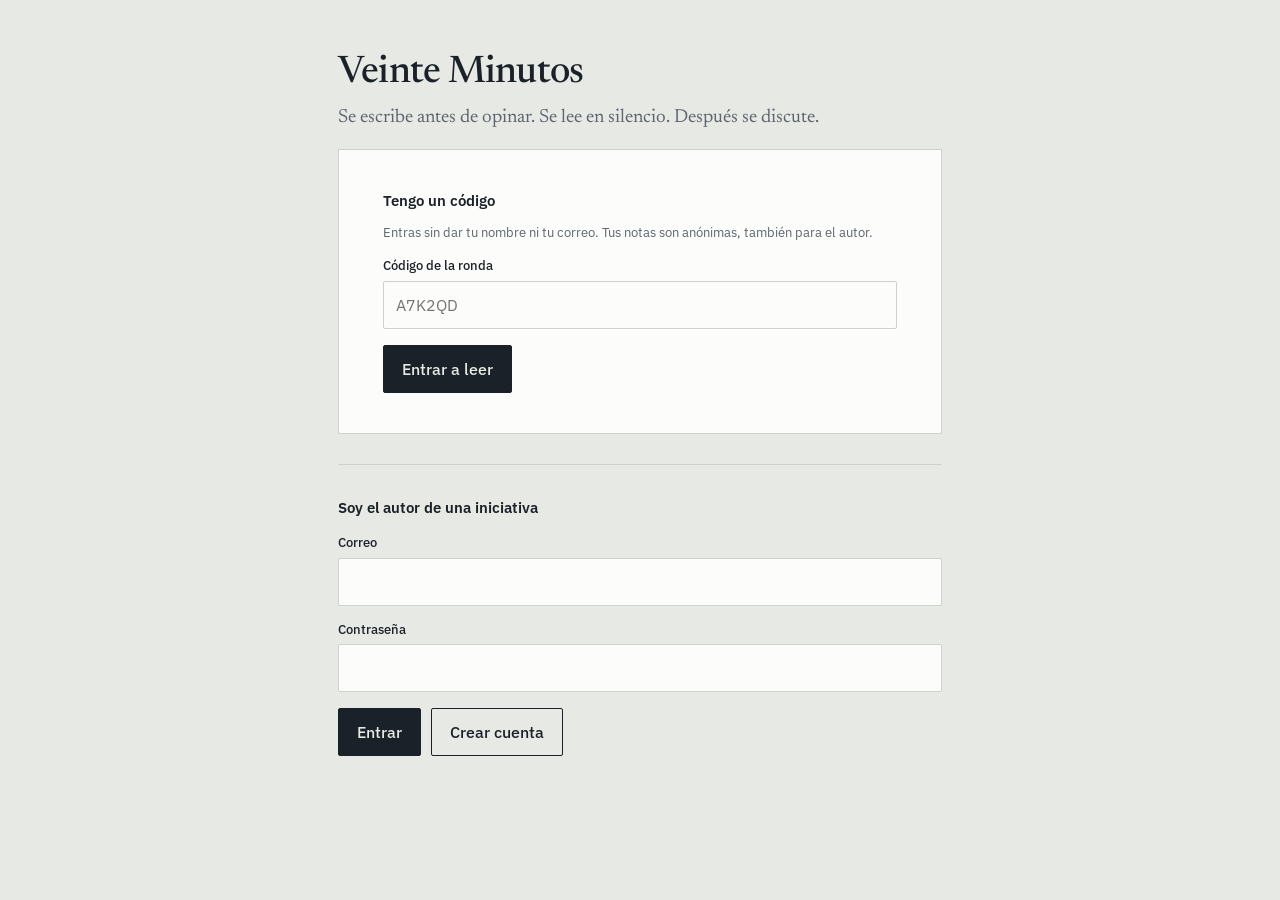
==== index.html @ afde4014 "Add files via upload" ====
<!doctype html>
<html lang="es">
<head>
<meta charset="utf-8">
<meta name="viewport" content="width=device-width,initial-scale=1">
<title>Veinte Minutos</title>
<link rel="preconnect" href="https://fonts.gstatic.com" crossorigin>
<link href="https://fonts.googleapis.com/css2?family=IBM+Plex+Sans:wght@300;400;500;600&family=Newsreader:ital,wght@0,400;0,500;0,600;1,400&display=swap" rel="stylesheet">
<link rel="stylesheet" href="/assets/style.css">
</head>
<body>
<div class="wrap">

  <h1>Veinte Minutos</h1>
  <p class="lead">Se escribe antes de opinar. Se lee en silencio. Después se discute.</p>

  <div class="sheet">
    <h2 style="margin-top:0">Tengo un código</h2>
    <p class="tiny">Entras sin dar tu nombre ni tu correo. Tus notas son anónimas, también para el autor.</p>
    <label for="code">Código de la ronda</label>
    <input id="code" maxlength="8" autocapitalize="characters" autocomplete="off" placeholder="A7K2QD">
    <div class="row"><button id="entrar">Entrar a leer</button></div>
    <div id="avisoCodigo"></div>
  </div>

  <hr class="divider">

  <h2>Soy el autor de una iniciativa</h2>
  <div id="zonaAutor">
    <label for="email">Correo</label>
    <input id="email" type="email" autocomplete="email">
    <label for="pass">Contraseña</label>
    <input id="pass" type="password" autocomplete="current-password">
    <div class="row">
      <button id="login">Entrar</button>
      <button id="signup" class="ghost">Crear cuenta</button>
    </div>
    <div id="avisoAutor"></div>
  </div>

</div>

<script type="module">
import { sb, sesion, aviso } from '/assets/app.js';

const $ = id => document.getElementById(id);

// Si ya hay sesión de autor, no tiene caso mostrar el formulario.
(async () => {
  const s = await sesion();
  if (s) {
    $('zonaAutor').innerHTML =
      '<p class="muted">Ya tienes sesión abierta.</p><div class="row"><a class="item" style="border-left-width:3px" href="/owner.html">Ir a mis iniciativas</a></div>';
  }
})();

const code = new URLSearchParams(location.search).get('code');
if (code) $('code').value = code.toUpperCase();

$('entrar').onclick = () => {
  const c = $('code').value.trim().toUpperCase();
  if (c.length < 4) return aviso($('avisoCodigo'), 'Escribe el código completo.', true);
  location.href = `/read.html?code=${encodeURIComponent(c)}`;
};

$('code').addEventListener('keydown', e => { if (e.key === 'Enter') $('entrar').click(); });

async function auth(modo) {
  const email = $('email').value.trim();
  const password = $('pass').value;
  if (!email || password.length < 6) {
    return aviso($('avisoAutor'), 'Necesitas un correo y una contraseña de al menos 6 caracteres.', true);
  }
  aviso($('avisoAutor'), 'Un momento...');
  try {
    const c = await sb();
    const { error } = modo === 'login'
      ? await c.auth.signInWithPassword({ email, password })
      : await c.auth.signUp({ email, password });
    if (error) throw error;
    const s = await sesion();
    if (!s) return aviso($('avisoAutor'), 'Cuenta creada. Revisa tu correo para confirmarla y luego entra.');
    location.href = '/owner.html';
  } catch (e) {
    aviso($('avisoAutor'), e.message, true);
  }
}
$('login').onclick = () => auth('login');
$('signup').onclick = () => auth('signup');
</script>
</body>
</html>
---- assets/style.css ----
/* Veinte Minutos
   Papel frio, tinta pizarra, marcador amarillo y lapiz rojo de editor.
   Todo el atrevimiento esta en el reloj de la pantalla de lectura. */

:root{
  --paper:#E7E9E4;
  --sheet:#FCFCFA;
  --ink:#1B2128;
  --ink-soft:#5C656E;
  --rule:#CDD2CC;
  --marker:#FFE45C;
  --marker-soft:rgba(255,228,92,.45);
  --pencil:#A83226;
  --green:#2E6B4F;
  --shadow:0 1px 0 var(--rule);
  --serif:'Newsreader',Georgia,serif;
  --sans:'IBM Plex Sans',system-ui,sans-serif;
}

*{box-sizing:border-box}
html,body{margin:0;padding:0}
body{
  background:var(--paper);
  color:var(--ink);
  font-family:var(--sans);
  font-size:16px;
  line-height:1.5;
  -webkit-text-size-adjust:100%;
}
.wrap{max-width:640px;margin:0 auto;padding:20px 18px 72px}
a{color:var(--ink)}

/* ---------- barra superior ---------- */
.top{
  display:flex;align-items:baseline;justify-content:space-between;
  gap:12px;padding:14px 18px;border-bottom:1px solid var(--rule);
  position:sticky;top:0;background:var(--paper);z-index:20;
}
.brand{font-family:var(--sans);font-weight:600;letter-spacing:-.02em;font-size:15px}
.brand span{color:var(--ink-soft);font-weight:400}
.top nav{font-size:14px;color:var(--ink-soft);display:flex;gap:14px}
.top nav a{text-decoration:none;color:var(--ink-soft)}
.top nav a:hover{color:var(--ink)}

/* ---------- tipografia ---------- */
h1{font-family:var(--serif);font-weight:500;font-size:30px;line-height:1.15;letter-spacing:-.02em;margin:24px 0 8px}
h2{font-family:var(--sans);font-weight:600;font-size:15px;margin:32px 0 10px}
p{margin:0 0 14px;max-width:66ch}
.lead{font-family:var(--serif);font-size:19px;line-height:1.45;color:var(--ink-soft)}
.muted{color:var(--ink-soft);font-size:14px}
.tiny{font-size:13px;color:var(--ink-soft)}

/* ---------- controles ---------- */
label{display:block;font-size:13px;font-weight:500;margin:14px 0 5px}
input,textarea,select{
  width:100%;font:inherit;color:var(--ink);background:var(--sheet);
  border:1px solid var(--rule);border-radius:2px;padding:11px 12px;
}
textarea{resize:vertical;min-height:92px;line-height:1.5}
input:focus,textarea:focus,select:focus,button:focus-visible{
  outline:2px solid var(--ink);outline-offset:1px;
}
button{
  font:inherit;font-weight:500;cursor:pointer;border-radius:2px;
  border:1px solid var(--ink);background:var(--ink);color:var(--paper);
  padding:11px 18px;
}
button:disabled{opacity:.45;cursor:default}
button.ghost{background:transparent;color:var(--ink)}
button.quiet{background:transparent;border-color:var(--rule);color:var(--ink-soft);padding:7px 12px;font-size:14px}
button.danger{background:transparent;border-color:var(--pencil);color:var(--pencil)}
.row{display:flex;gap:10px;flex-wrap:wrap;align-items:center;margin-top:16px}

/* ---------- tarjetas de lista ---------- */
.item{
  display:block;background:var(--sheet);border:1px solid var(--rule);
  border-left:3px solid var(--ink);padding:14px 15px;margin-bottom:10px;
  text-decoration:none;
}
.item h3{font-family:var(--serif);font-weight:500;font-size:19px;margin:0 0 4px}
.item.idea{border-left-color:var(--ink-soft)}
.item.produccion{border-left-color:var(--green)}
.tag{
  display:inline-block;font-size:12px;color:var(--ink-soft);
  border:1px solid var(--rule);padding:1px 7px;border-radius:2px;margin-right:6px;
}

/* ---------- el documento ---------- */
.sheet{background:var(--sheet);border:1px solid var(--rule);padding:26px 22px;margin-top:18px}
.doc{font-family:var(--serif);font-size:18px;line-height:1.62}
.doc .blk{padding:2px 0;margin:0 0 18px;scroll-margin-top:140px}
.doc .title{font-size:27px;line-height:1.2;font-weight:500;margin-bottom:10px}
.doc .sub{font-size:19px;color:var(--ink-soft);font-style:italic;margin-bottom:22px}
.doc .bh{display:block;font-family:var(--sans);font-size:13px;font-weight:600;margin-bottom:3px}
.doc .qa .bh{font-family:var(--serif);font-size:18px;font-weight:600;font-style:normal;margin-bottom:2px}
.doc blockquote{margin:0;padding-left:14px;border-left:2px solid var(--marker);font-style:italic}
.divider{border:0;border-top:1px solid var(--rule);margin:30px 0 22px}
.section-name{font-family:var(--sans);font-size:13px;font-weight:600;color:var(--ink-soft);margin-bottom:14px}

.flagged{border-left:2px solid var(--pencil);padding-left:12px}
.flagged.resolved{border-left-color:var(--green)}
.flag-note{font-family:var(--sans);font-size:12px;color:var(--pencil);display:block;margin-top:5px}
.flag-note.resolved{color:var(--green)}

/* ---------- marcador ---------- */
mark{background:var(--marker-soft);color:inherit;padding:1px 0}
.heat-1{background:rgba(255,228,92,.22)}
.heat-2{background:rgba(255,228,92,.4)}
.heat-3{background:rgba(255,228,92,.62)}

/* ---------- reloj ---------- */
.clock{
  position:sticky;top:0;z-index:30;background:var(--paper);
  border-bottom:1px solid var(--rule);padding:10px 18px;
  display:flex;align-items:center;justify-content:space-between;gap:12px;
}
.clock .t{
  font-family:var(--sans);font-variant-numeric:tabular-nums;
  font-size:34px;font-weight:300;letter-spacing:-.03em;line-height:1;
}
.clock .t.low{color:var(--pencil)}
.clock .who{font-size:13px;color:var(--ink-soft);text-align:right;line-height:1.3}

/* ---------- barra flotante de anotacion ---------- */
.float{
  position:fixed;left:12px;right:12px;bottom:14px;z-index:40;
  background:var(--ink);color:var(--paper);padding:12px;
  display:none;box-shadow:0 6px 24px rgba(27,33,40,.28);
}
.float.on{display:block}
.float textarea{background:#262D35;border-color:#3A434D;color:#F1F3F0;min-height:66px}
.float .row{margin-top:10px}
.float button{border-color:var(--marker);background:var(--marker);color:var(--ink)}
.float button.quiet{background:transparent;border-color:#4A545E;color:#C6CCD2}
.float .q{font-family:var(--serif);font-size:14px;color:#C6CCD2;font-style:italic;
  margin-bottom:8px;display:-webkit-box;-webkit-line-clamp:2;-webkit-box-orient:vertical;overflow:hidden}

/* ---------- notas ---------- */
.note{border-left:2px solid var(--marker);background:var(--sheet);padding:10px 12px;margin:0 0 8px}
.note .alias{font-size:12px;color:var(--ink-soft);margin-bottom:3px}
.note .q{font-family:var(--serif);font-style:italic;font-size:14px;color:var(--ink-soft);margin-bottom:5px}
.note p{margin:0;font-size:15px}

/* ---------- chat del facilitador ---------- */
.msg{margin-bottom:16px;max-width:60ch}
.msg .from{font-size:12px;color:var(--ink-soft);margin-bottom:3px}
.msg.f p{font-family:var(--serif);font-size:18px;line-height:1.55;margin:0}
.msg.u{margin-left:auto;text-align:right}
.msg.u p{background:var(--sheet);border:1px solid var(--rule);display:inline-block;
  padding:9px 12px;text-align:left;margin:0;font-size:15px}
.steps{display:flex;gap:5px;margin:16px 0 6px}
.step{flex:1;height:3px;background:var(--rule)}
.step.done{background:var(--ink)}
.step.now{background:var(--marker)}
.step.weak{background:var(--pencil)}

.banner{border:1px solid var(--rule);border-left:3px solid var(--marker);
  background:var(--sheet);padding:12px 14px;margin:16px 0;font-size:14px}
.err{border-left-color:var(--pencil);color:var(--pencil)}
.code{font-family:var(--sans);font-size:32px;font-weight:600;letter-spacing:.18em}
.spin{display:inline-block;width:13px;height:13px;border:2px solid var(--rule);
  border-top-color:var(--ink);border-radius:50%;animation:sp .7s linear infinite;vertical-align:-2px}
@keyframes sp{to{transform:rotate(360deg)}}
@media (prefers-reduced-motion:reduce){.spin{animation:none}}
@media (min-width:720px){
  .wrap{padding-top:28px}
  h1{font-size:38px}
  .sheet{padding:40px 44px}
}
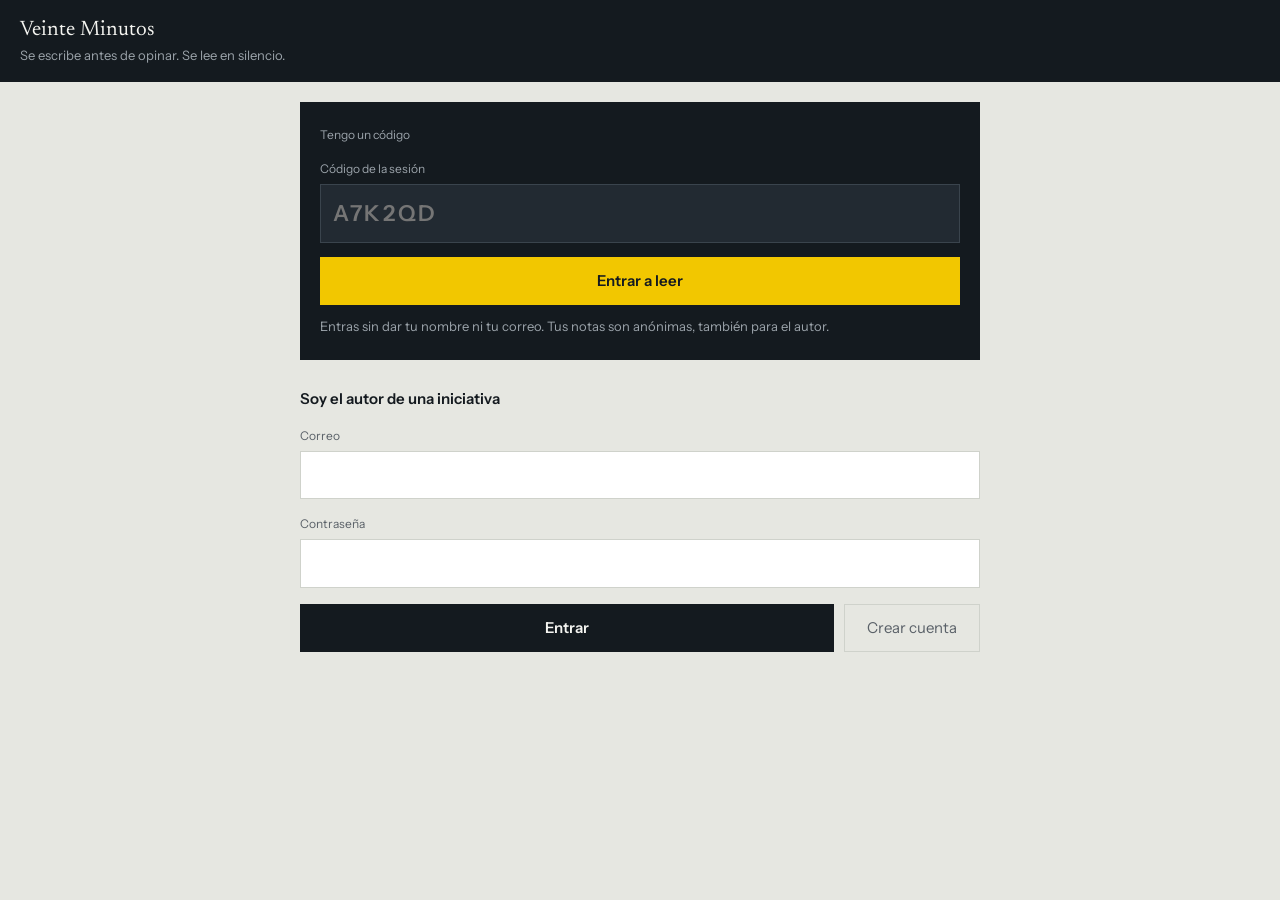
==== commit a1e510ee: "Add files via upload" ====
--- a/index.html
+++ b/index.html
@@ -5,25 +5,27 @@
 <meta name="viewport" content="width=device-width,initial-scale=1">
 <title>Veinte Minutos</title>
 <link rel="preconnect" href="https://fonts.gstatic.com" crossorigin>
-<link href="https://fonts.googleapis.com/css2?family=IBM+Plex+Sans:wght@300;400;500;600&family=Newsreader:ital,wght@0,400;0,500;0,600;1,400&display=swap" rel="stylesheet">
+<link href="https://fonts.googleapis.com/css2?family=Instrument+Sans:wght@400;500;600&family=Newsreader:ital,opsz,wght@0,6..72,400;0,6..72,500;1,6..72,400&display=swap" rel="stylesheet">
 <link rel="stylesheet" href="/assets/style.css">
 </head>
 <body>
-<div class="wrap">
 
-  <h1>Veinte Minutos</h1>
-  <p class="lead">Se escribe antes de opinar. Se lee en silencio. Después se discute.</p>
+<div class="band">
+  <div class="t">Veinte Minutos</div>
+  <div class="s">Se escribe antes de opinar. Se lee en silencio.</div>
+</div>
 
-  <div class="sheet">
-    <h2 style="margin-top:0">Tengo un código</h2>
-    <p class="tiny">Entras sin dar tu nombre ni tu correo. Tus notas son anónimas, también para el autor.</p>
-    <label for="code">Código de la ronda</label>
-    <input id="code" maxlength="8" autocapitalize="characters" autocomplete="off" placeholder="A7K2QD">
-    <div class="row"><button id="entrar">Entrar a leer</button></div>
+<div class="cuerpo">
+
+  <div class="codigo">
+    <p class="rotulo">Tengo un código</p>
+    <label for="code" style="color:var(--on-dark-muted)">Código de la sesión</label>
+    <input id="code" maxlength="8" autocapitalize="characters" autocomplete="off" placeholder="A7K2QD"
+           style="background:var(--ink-2);border-color:var(--ink-line);color:var(--on-dark);font-size:22px;letter-spacing:.12em;font-weight:600">
+    <div class="fila" style="margin-top:14px"><button id="entrar">Entrar a leer</button></div>
+    <p class="tiny" style="color:var(--on-dark-muted);margin:12px 0 0">Entras sin dar tu nombre ni tu correo. Tus notas son anónimas, también para el autor.</p>
     <div id="avisoCodigo"></div>
   </div>
-
-  <hr class="divider">
 
   <h2>Soy el autor de una iniciativa</h2>
   <div id="zonaAutor">
@@ -31,9 +33,9 @@
     <input id="email" type="email" autocomplete="email">
     <label for="pass">Contraseña</label>
     <input id="pass" type="password" autocomplete="current-password">
-    <div class="row">
-      <button id="login">Entrar</button>
-      <button id="signup" class="ghost">Crear cuenta</button>
+    <div class="fila" style="margin-top:16px">
+      <button id="login" class="oscuro">Entrar</button>
+      <button id="signup" class="suave">Crear cuenta</button>
     </div>
     <div id="avisoAutor"></div>
   </div>
@@ -42,15 +44,11 @@
 
 <script type="module">
 import { sb, sesion, aviso } from '/assets/app.js';
-
 const $ = id => document.getElementById(id);
 
-// Si ya hay sesión de autor, no tiene caso mostrar el formulario.
 (async () => {
-  const s = await sesion();
-  if (s) {
-    $('zonaAutor').innerHTML =
-      '<p class="muted">Ya tienes sesión abierta.</p><div class="row"><a class="item" style="border-left-width:3px" href="/owner.html">Ir a mis iniciativas</a></div>';
+  if (await sesion()) {
+    $('zonaAutor').innerHTML = '<p class="muted">Ya tienes sesión abierta.</p><div class="fila"><a class="btn oscuro" href="/owner.html">Ir a mis iniciativas</a></div>';
   }
 })();
 
@@ -62,15 +60,11 @@
   if (c.length < 4) return aviso($('avisoCodigo'), 'Escribe el código completo.', true);
   location.href = `/read.html?code=${encodeURIComponent(c)}`;
 };
-
 $('code').addEventListener('keydown', e => { if (e.key === 'Enter') $('entrar').click(); });
 
 async function auth(modo) {
-  const email = $('email').value.trim();
-  const password = $('pass').value;
-  if (!email || password.length < 6) {
-    return aviso($('avisoAutor'), 'Necesitas un correo y una contraseña de al menos 6 caracteres.', true);
-  }
+  const email = $('email').value.trim(), password = $('pass').value;
+  if (!email || password.length < 6) return aviso($('avisoAutor'), 'Necesitas un correo y una contraseña de al menos 6 caracteres.', true);
   aviso($('avisoAutor'), 'Un momento...');
   try {
     const c = await sb();
@@ -78,12 +72,9 @@
       ? await c.auth.signInWithPassword({ email, password })
       : await c.auth.signUp({ email, password });
     if (error) throw error;
-    const s = await sesion();
-    if (!s) return aviso($('avisoAutor'), 'Cuenta creada. Revisa tu correo para confirmarla y luego entra.');
+    if (!await sesion()) return aviso($('avisoAutor'), 'Cuenta creada. Confírmala desde tu correo y vuelve a entrar.');
     location.href = '/owner.html';
-  } catch (e) {
-    aviso($('avisoAutor'), e.message, true);
-  }
+  } catch (e) { aviso($('avisoAutor'), e.message, true); }
 }
 $('login').onclick = () => auth('login');
 $('signup').onclick = () => auth('signup');
--- a/assets/style.css
+++ b/assets/style.css
@@ -1,169 +1,177 @@
 /* Veinte Minutos
-   Papel frio, tinta pizarra, marcador amarillo y lapiz rojo de editor.
-   Todo el atrevimiento esta en el reloj de la pantalla de lectura. */
+   Tinta profunda para el cromo, hoja blanca para el documento,
+   marcador amarillo cargando todo el peso visual. */
 
 :root{
-  --paper:#E7E9E4;
-  --sheet:#FCFCFA;
-  --ink:#1B2128;
-  --ink-soft:#5C656E;
-  --rule:#CDD2CC;
-  --marker:#FFE45C;
-  --marker-soft:rgba(255,228,92,.45);
-  --pencil:#A83226;
-  --green:#2E6B4F;
-  --shadow:0 1px 0 var(--rule);
+  --ink:#141A1F;
+  --ink-2:#222A32;
+  --ink-line:#3A444D;
+  --on-dark:#F4F4F0;
+  --on-dark-muted:#9BA3AA;
+  --ground:#E6E7E1;
+  --sheet:#FFFFFF;
+  --line:#CFD2CB;
+  --muted:#5A6168;
+  --marker:#F2C700;
+  --marker-soft:#FFF9DB;
+  --marker-line:#E2CB5E;
+  --marker-deep:#6B5B14;
+  --pencil:#B23A2E;
+  --green:#2F6B4F;
   --serif:'Newsreader',Georgia,serif;
-  --sans:'IBM Plex Sans',system-ui,sans-serif;
+  --sans:'Instrument Sans',system-ui,sans-serif;
 }
 
 *{box-sizing:border-box}
-html,body{margin:0;padding:0}
+html,body{margin:0;height:100%}
 body{
-  background:var(--paper);
-  color:var(--ink);
-  font-family:var(--sans);
-  font-size:16px;
-  line-height:1.5;
+  background:var(--ground);color:var(--ink);
+  font-family:var(--sans);font-size:16px;line-height:1.5;
   -webkit-text-size-adjust:100%;
+  display:flex;flex-direction:column;min-height:100%;
 }
-.wrap{max-width:640px;margin:0 auto;padding:20px 18px 72px}
-a{color:var(--ink)}
 
-/* ---------- barra superior ---------- */
-.top{
-  display:flex;align-items:baseline;justify-content:space-between;
-  gap:12px;padding:14px 18px;border-bottom:1px solid var(--rule);
-  position:sticky;top:0;background:var(--paper);z-index:20;
+/* ---------- banda de tinta ---------- */
+.band{
+  background:var(--ink);color:var(--on-dark);
+  padding:18px 20px 16px;position:sticky;top:0;z-index:30;
 }
-.brand{font-family:var(--sans);font-weight:600;letter-spacing:-.02em;font-size:15px}
-.brand span{color:var(--ink-soft);font-weight:400}
-.top nav{font-size:14px;color:var(--ink-soft);display:flex;gap:14px}
-.top nav a{text-decoration:none;color:var(--ink-soft)}
-.top nav a:hover{color:var(--ink)}
+.band .t{font-family:var(--serif);font-size:21px;line-height:1.2}
+.band .s{font-size:13px;color:var(--on-dark-muted);margin-top:3px}
+.band .fila{display:flex;align-items:baseline;justify-content:space-between;gap:12px}
+.band a{color:var(--on-dark-muted);text-decoration:none;font-size:14px}
+.band a:hover{color:var(--on-dark)}
 
-/* ---------- tipografia ---------- */
-h1{font-family:var(--serif);font-weight:500;font-size:30px;line-height:1.15;letter-spacing:-.02em;margin:24px 0 8px}
-h2{font-family:var(--sans);font-weight:600;font-size:15px;margin:32px 0 10px}
-p{margin:0 0 14px;max-width:66ch}
-.lead{font-family:var(--serif);font-size:19px;line-height:1.45;color:var(--ink-soft)}
-.muted{color:var(--ink-soft);font-size:14px}
-.tiny{font-size:13px;color:var(--ink-soft)}
+.pasos{display:flex;gap:4px;margin-top:12px}
+.paso{flex-grow:1;height:3px;background:var(--ink-line)}
+.paso.hecho{background:var(--marker)}
+.paso.debil{background:var(--pencil)}
+.paso.ahora{background:var(--on-dark)}
+
+/* ---------- cuerpo ---------- */
+.cuerpo{flex-grow:1;padding:20px;max-width:720px;width:100%;margin:0 auto}
+h1{font-family:var(--serif);font-weight:500;font-size:30px;line-height:1.18;margin:0 0 10px}
+h2{font-size:15px;font-weight:600;margin:28px 0 10px}
+p{margin:0 0 14px;max-width:62ch}
+.lead{font-family:var(--serif);font-size:19px;line-height:1.45;color:var(--muted)}
+.muted{color:var(--muted);font-size:14px}
+.tiny{font-size:13px;color:var(--muted);line-height:1.45}
 
 /* ---------- controles ---------- */
-label{display:block;font-size:13px;font-weight:500;margin:14px 0 5px}
+label{display:block;font-size:12px;color:var(--muted);margin:16px 0 6px}
 input,textarea,select{
-  width:100%;font:inherit;color:var(--ink);background:var(--sheet);
-  border:1px solid var(--rule);border-radius:2px;padding:11px 12px;
+  width:100%;font:inherit;font-size:15px;color:var(--ink);background:var(--sheet);
+  border:1px solid var(--line);border-radius:0;padding:12px;
 }
-textarea{resize:vertical;min-height:92px;line-height:1.5}
-input:focus,textarea:focus,select:focus,button:focus-visible{
-  outline:2px solid var(--ink);outline-offset:1px;
+textarea{resize:vertical;min-height:88px}
+input:focus,textarea:focus,select:focus,button:focus-visible,a:focus-visible{
+  outline:2px solid var(--ink);outline-offset:2px;
 }
-button{
-  font:inherit;font-weight:500;cursor:pointer;border-radius:2px;
-  border:1px solid var(--ink);background:var(--ink);color:var(--paper);
-  padding:11px 18px;
+button,.btn{
+  font:inherit;font-size:15px;font-weight:600;cursor:pointer;min-height:46px;
+  border:1px solid var(--ink);background:var(--marker);color:var(--ink);
+  padding:12px 22px;border-radius:0;text-decoration:none;display:inline-flex;
+  align-items:center;justify-content:center;
 }
+button.oscuro{background:var(--ink);color:var(--on-dark)}
+button.suave{background:transparent;border-color:var(--line);color:var(--muted);font-weight:400}
+button.liga{background:transparent;border:0;color:var(--muted);font-weight:400;
+  font-size:13px;min-height:0;padding:0;text-decoration:underline}
 button:disabled{opacity:.45;cursor:default}
-button.ghost{background:transparent;color:var(--ink)}
-button.quiet{background:transparent;border-color:var(--rule);color:var(--ink-soft);padding:7px 12px;font-size:14px}
-button.danger{background:transparent;border-color:var(--pencil);color:var(--pencil)}
-.row{display:flex;gap:10px;flex-wrap:wrap;align-items:center;margin-top:16px}
+.fila{display:flex;gap:10px;align-items:center;flex-wrap:wrap}
+.fila>button{flex-grow:1}
+.fila>button.suave{flex-grow:0}
 
-/* ---------- tarjetas de lista ---------- */
-.item{
-  display:block;background:var(--sheet);border:1px solid var(--rule);
-  border-left:3px solid var(--ink);padding:14px 15px;margin-bottom:10px;
-  text-decoration:none;
+/* ---------- barra inferior ---------- */
+.barra{
+  position:sticky;bottom:0;background:var(--sheet);border-top:1px solid var(--line);
+  padding:14px 20px 18px;z-index:20;
 }
-.item h3{font-family:var(--serif);font-weight:500;font-size:19px;margin:0 0 4px}
-.item.idea{border-left-color:var(--ink-soft)}
-.item.produccion{border-left-color:var(--green)}
-.tag{
-  display:inline-block;font-size:12px;color:var(--ink-soft);
-  border:1px solid var(--rule);padding:1px 7px;border-radius:2px;margin-right:6px;
-}
+.barra.oscura{background:var(--ink);border-top-color:var(--ink-line)}
+.barra.oscura label{color:var(--on-dark-muted)}
+.barra.oscura textarea{background:var(--ink-2);border-color:var(--ink-line);color:var(--on-dark)}
+.barra.oscura button.suave{border-color:var(--ink-line);color:#C6CCD2}
+.barra .centro{display:block;text-align:center;margin-top:8px}
 
-/* ---------- el documento ---------- */
-.sheet{background:var(--sheet);border:1px solid var(--rule);padding:26px 22px;margin-top:18px}
-.doc{font-family:var(--serif);font-size:18px;line-height:1.62}
-.doc .blk{padding:2px 0;margin:0 0 18px;scroll-margin-top:140px}
-.doc .title{font-size:27px;line-height:1.2;font-weight:500;margin-bottom:10px}
-.doc .sub{font-size:19px;color:var(--ink-soft);font-style:italic;margin-bottom:22px}
-.doc .bh{display:block;font-family:var(--sans);font-size:13px;font-weight:600;margin-bottom:3px}
-.doc .qa .bh{font-family:var(--serif);font-size:18px;font-weight:600;font-style:normal;margin-bottom:2px}
+/* ---------- tarjetas ---------- */
+.caja{background:var(--sheet);border:1px solid var(--line);padding:18px;margin-bottom:12px}
+.caja.amarilla{background:var(--marker-soft);border-color:var(--marker-line)}
+.caja h3{font-family:var(--serif);font-weight:500;font-size:19px;margin:0 0 4px}
+.rotulo{font-size:12px;color:var(--muted);margin-bottom:10px}
+a.caja{display:block;text-decoration:none;color:inherit}
+.chip{display:inline-block;font-size:12px;color:var(--muted);border:1px solid var(--line);
+  padding:2px 8px;margin:0 6px 6px 0}
+.chip.fuerte{background:var(--ink);color:var(--marker);border-color:var(--ink);font-weight:600}
+
+/* ---------- documento ---------- */
+.hoja{background:var(--sheet);border:1px solid var(--line);padding:26px 22px}
+.doc{font-family:var(--serif);font-size:17px;line-height:1.6}
+.doc .blk{margin:0 0 20px;scroll-margin-top:120px}
+.doc .title{font-size:25px;line-height:1.22;margin-bottom:10px}
+.doc .sub{font-size:17px;font-style:italic;color:var(--muted);margin-bottom:22px}
+.doc .bh{display:block;font-family:var(--sans);font-size:12px;font-weight:600;margin-bottom:4px}
+.doc .qa .bh{font-family:var(--serif);font-size:17px;font-weight:600;margin-bottom:2px}
 .doc blockquote{margin:0;padding-left:14px;border-left:2px solid var(--marker);font-style:italic}
-.divider{border:0;border-top:1px solid var(--rule);margin:30px 0 22px}
-.section-name{font-family:var(--sans);font-size:13px;font-weight:600;color:var(--ink-soft);margin-bottom:14px}
+.doc .hueco{background:var(--marker-soft);border:1px solid var(--marker-line);padding:14px 15px}
+.doc .hueco.resuelto{background:var(--sheet);border-color:var(--line)}
+.marca{font-family:var(--sans);font-size:12px;color:var(--marker-deep);display:block;margin-top:8px}
+.marca.resuelta{color:var(--green)}
+.seccion{font-size:12px;font-weight:600;color:var(--muted);margin:30px 0 14px;
+  padding-top:22px;border-top:1px solid var(--line)}
 
-.flagged{border-left:2px solid var(--pencil);padding-left:12px}
-.flagged.resolved{border-left-color:var(--green)}
-.flag-note{font-family:var(--sans);font-size:12px;color:var(--pencil);display:block;margin-top:5px}
-.flag-note.resolved{color:var(--green)}
+mark{background:var(--marker);color:inherit;box-shadow:0 0 0 2px var(--marker)}
+.calor-1{background:rgba(242,199,0,.2)}
+.calor-2{background:rgba(242,199,0,.42)}
+.calor-3{background:rgba(242,199,0,.7)}
 
-/* ---------- marcador ---------- */
-mark{background:var(--marker-soft);color:inherit;padding:1px 0}
-.heat-1{background:rgba(255,228,92,.22)}
-.heat-2{background:rgba(255,228,92,.4)}
-.heat-3{background:rgba(255,228,92,.62)}
+/* ---------- chat ---------- */
+.chat{display:flex;flex-direction:column;gap:22px;padding-bottom:8px}
+.dicho{display:flex;flex-direction:column;gap:6px}
+.dicho .de{font-size:12px;color:var(--muted)}
+.dicho .texto{font-family:var(--serif);font-size:19px;line-height:1.5}
+.mio{align-self:flex-end;max-width:85%;background:var(--ink);color:var(--on-dark);
+  padding:11px 14px;font-size:15px;line-height:1.45}
 
 /* ---------- reloj ---------- */
-.clock{
-  position:sticky;top:0;z-index:30;background:var(--paper);
-  border-bottom:1px solid var(--rule);padding:10px 18px;
-  display:flex;align-items:center;justify-content:space-between;gap:12px;
-}
-.clock .t{
-  font-family:var(--sans);font-variant-numeric:tabular-nums;
-  font-size:34px;font-weight:300;letter-spacing:-.03em;line-height:1;
-}
-.clock .t.low{color:var(--pencil)}
-.clock .who{font-size:13px;color:var(--ink-soft);text-align:right;line-height:1.3}
+.reloj{display:flex;align-items:center;justify-content:space-between;gap:12px}
+.reloj .t{font-size:38px;font-weight:300;letter-spacing:-.02em;line-height:1;
+  color:var(--marker);font-variant-numeric:tabular-nums}
+.reloj .t.poco{color:#FF8A75}
+.reloj .quien{text-align:right;font-size:13px}
+.reloj .quien span{display:block;font-size:12px;color:var(--on-dark-muted)}
 
-/* ---------- barra flotante de anotacion ---------- */
-.float{
-  position:fixed;left:12px;right:12px;bottom:14px;z-index:40;
-  background:var(--ink);color:var(--paper);padding:12px;
-  display:none;box-shadow:0 6px 24px rgba(27,33,40,.28);
-}
-.float.on{display:block}
-.float textarea{background:#262D35;border-color:#3A434D;color:#F1F3F0;min-height:66px}
-.float .row{margin-top:10px}
-.float button{border-color:var(--marker);background:var(--marker);color:var(--ink)}
-.float button.quiet{background:transparent;border-color:#4A545E;color:#C6CCD2}
-.float .q{font-family:var(--serif);font-size:14px;color:#C6CCD2;font-style:italic;
-  margin-bottom:8px;display:-webkit-box;-webkit-line-clamp:2;-webkit-box-orient:vertical;overflow:hidden}
+/* ---------- sesión de lectura ---------- */
+.estados{display:flex;background:var(--sheet);border:1px solid var(--line);margin-bottom:18px}
+.estados div{flex-grow:1;padding:12px 10px;border-right:1px solid var(--line)}
+.estados div:last-child{border-right:0}
+.estados .cuando{font-size:11px;color:var(--muted);margin-bottom:3px}
+.estados .que{font-size:13px;color:var(--muted)}
+.estados .activo{background:var(--ink)}
+.estados .activo .cuando{color:var(--on-dark-muted)}
+.estados .activo .que{color:var(--on-dark);font-weight:500}
 
-/* ---------- notas ---------- */
-.note{border-left:2px solid var(--marker);background:var(--sheet);padding:10px 12px;margin:0 0 8px}
-.note .alias{font-size:12px;color:var(--ink-soft);margin-bottom:3px}
-.note .q{font-family:var(--serif);font-style:italic;font-size:14px;color:var(--ink-soft);margin-bottom:5px}
-.note p{margin:0;font-size:15px}
+.codigo{background:var(--ink);color:var(--on-dark);padding:24px 20px;margin-bottom:18px}
+.codigo .n{font-size:42px;font-weight:600;letter-spacing:.14em;color:var(--marker);
+  line-height:1;margin:14px 0 18px;word-break:break-all}
+.codigo .rotulo{color:var(--on-dark-muted);margin:0}
+.codigo button{background:var(--marker);border-color:var(--marker)}
+.codigo button.suave{border-color:var(--ink-line);color:var(--on-dark);background:transparent}
 
-/* ---------- chat del facilitador ---------- */
-.msg{margin-bottom:16px;max-width:60ch}
-.msg .from{font-size:12px;color:var(--ink-soft);margin-bottom:3px}
-.msg.f p{font-family:var(--serif);font-size:18px;line-height:1.55;margin:0}
-.msg.u{margin-left:auto;text-align:right}
-.msg.u p{background:var(--sheet);border:1px solid var(--rule);display:inline-block;
-  padding:9px 12px;text-align:left;margin:0;font-size:15px}
-.steps{display:flex;gap:5px;margin:16px 0 6px}
-.step{flex:1;height:3px;background:var(--rule)}
-.step.done{background:var(--ink)}
-.step.now{background:var(--marker)}
-.step.weak{background:var(--pencil)}
+.gente{display:flex;gap:7px;margin:14px 0}
+.gente i{width:38px;height:38px;background:var(--line);display:block}
+.gente i.entro{background:var(--ink)}
+.gente i.listo{background:var(--marker)}
 
-.banner{border:1px solid var(--rule);border-left:3px solid var(--marker);
-  background:var(--sheet);padding:12px 14px;margin:16px 0;font-size:14px}
-.err{border-left-color:var(--pencil);color:var(--pencil)}
-.code{font-family:var(--sans);font-size:32px;font-weight:600;letter-spacing:.18em}
-.spin{display:inline-block;width:13px;height:13px;border:2px solid var(--rule);
-  border-top-color:var(--ink);border-radius:50%;animation:sp .7s linear infinite;vertical-align:-2px}
-@keyframes sp{to{transform:rotate(360deg)}}
-@media (prefers-reduced-motion:reduce){.spin{animation:none}}
-@media (min-width:720px){
-  .wrap{padding-top:28px}
-  h1{font-size:38px}
-  .sheet{padding:40px 44px}
-}
+.nota{background:var(--sheet);border:1px solid var(--line);padding:16px 18px;margin-bottom:10px}
+.nota .alias{font-size:12px;color:var(--muted);margin-bottom:7px}
+.nota .cita{font-family:var(--serif);font-style:italic;font-size:14px;color:var(--muted);margin-bottom:6px}
+.nota p{margin:0;font-family:var(--serif);font-size:16px;line-height:1.5}
+
+.aviso{border:1px solid var(--marker-line);background:var(--marker-soft);
+  padding:12px 14px;margin:14px 0;font-size:14px;line-height:1.45}
+.aviso.mal{border-color:var(--pencil);background:var(--sheet);color:var(--pencil)}
+.giro{display:inline-block;width:13px;height:13px;border:2px solid var(--line);
+  border-top-color:var(--ink);border-radius:50%;animation:g .7s linear infinite;vertical-align:-2px}
+@keyframes g{to{transform:rotate(360deg)}}
+@media (prefers-reduced-motion:reduce){.giro{animation:none}}
+@media (min-width:720px){h1{font-size:36px}.hoja{padding:40px 44px}}
